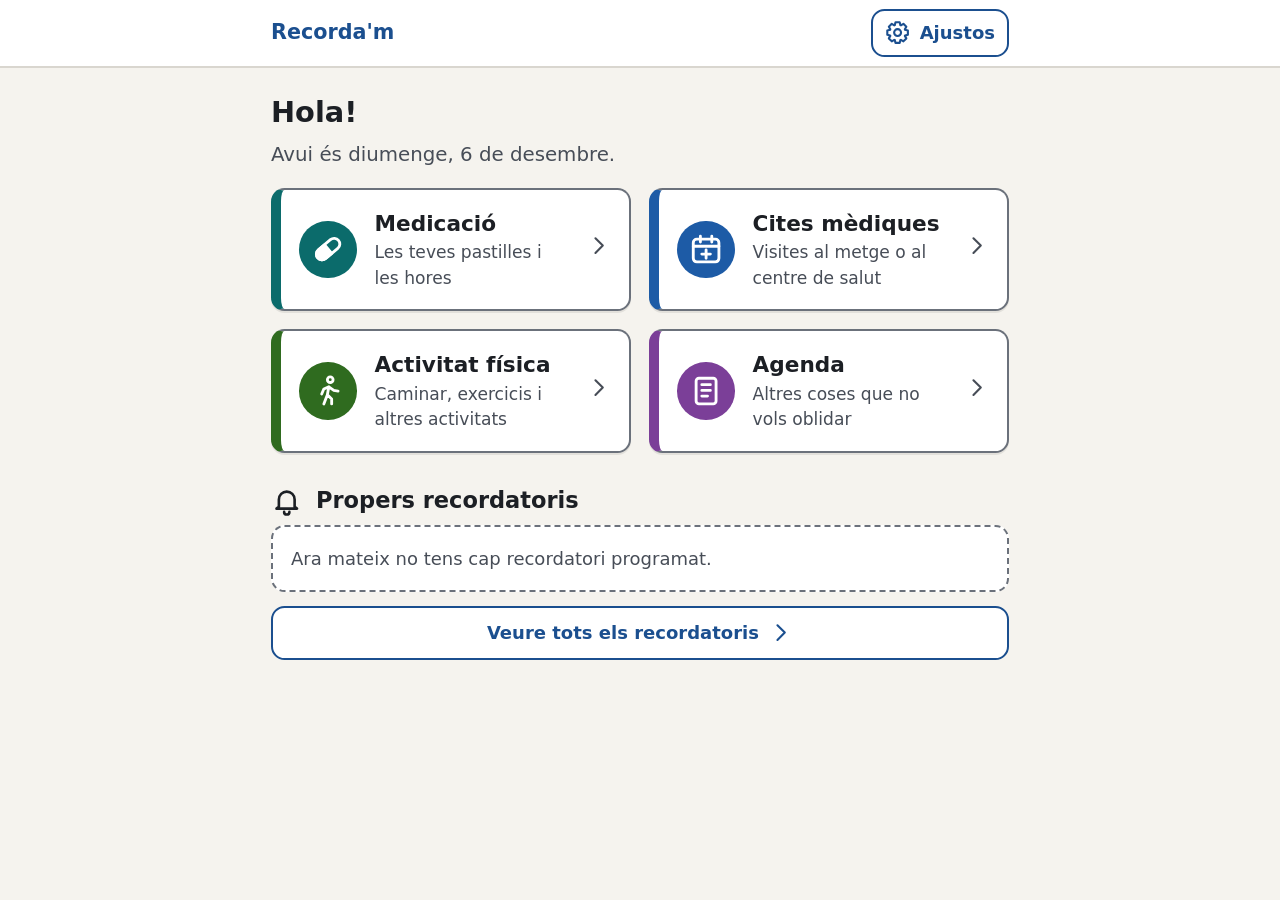
==== index.html @ 67889017 "Add files via upload Primera versión V1" ====
<!DOCTYPE html>
<html lang="ca">
<head>
  <meta charset="utf-8">
  <!-- No es bloqueja el zoom: la persona pot ampliar la pantalla amb els dits (WCAG 1.4.4). -->
  <meta name="viewport" content="width=device-width, initial-scale=1, viewport-fit=cover">
  <meta name="theme-color" content="#1B4F8F">
  <link rel="manifest" href="manifest.webmanifest">
  <link rel="apple-touch-icon" href="icones/apple-touch-icon.png">
  <meta name="mobile-web-app-capable" content="yes">
  <meta name="apple-mobile-web-app-capable" content="yes">
  <meta name="apple-mobile-web-app-title" content="Recorda'm">
  <meta name="apple-mobile-web-app-status-bar-style" content="default">
  <title>Recorda'm</title>
  <link rel="icon" type="image/png" sizes="32x32" href="icones/favicon-32.png">
  <link rel="stylesheet" href="css/estils.css">
</head>
<body>
  <header class="capcalera">
    <div class="capcalera-dins">
      <a id="btn-inici" class="boto boto-capcalera" href="#inici">
        <span class="icona" data-icona="enrere" aria-hidden="true"></span>
        <span data-t="inici">Inici</span>
      </a>
      <span id="marca" class="marca">Recorda'm</span>
      <button id="btn-ajustos" class="boto boto-capcalera" type="button" aria-haspopup="dialog">
        <span class="icona" data-icona="ajustos" aria-hidden="true"></span>
        <span data-t="ajustos">Ajustos</span>
      </button>
    </div>
  </header>

  <div id="avis-emmagatzematge" class="avis-sistema" hidden></div>

  <main id="contingut" class="contenidor" tabindex="-1">
    <noscript>
      <p>Recorda'm necessita JavaScript per funcionar. / Recorda'm necesita JavaScript para funcionar.</p>
    </noscript>
  </main>

  <!-- Zona que llegeixen els lectors de pantalla quan hi ha un missatge nou. -->
  <div id="anunci" class="visualment-amagat" aria-live="polite" aria-atomic="true"></div>

  <!-- Finestra: confirmar abans d'esborrar -->
  <dialog id="dlg-confirmar" class="finestra" aria-labelledby="confirmar-titol" aria-describedby="confirmar-text">
    <h2 id="confirmar-titol"></h2>
    <p id="confirmar-text"></p>
    <div class="botons-finestra">
      <button type="button" class="boto boto-perill" id="confirmar-si"></button>
      <button type="button" class="boto boto-secundari" id="confirmar-no"></button>
    </div>
  </dialog>

  <!-- Finestra: ajustos -->
  <dialog id="dlg-ajustos" class="finestra" aria-labelledby="ajustos-titol">
    <div id="ajustos-contingut"></div>
  </dialog>

  <!-- Finestra: avís (recordatori) -->
  <dialog id="dlg-avis" class="finestra finestra-avis" role="alertdialog" aria-labelledby="avis-titol" aria-describedby="avis-cos">
    <div id="avis-contingut"></div>
  </dialog>

  <script src="js/textos.js"></script>
  <script src="js/dades.js"></script>
  <script src="js/recordatoris.js"></script>
  <script src="js/app.js"></script>
  <script src="js/pwa.js"></script>
</body>
</html>
---- css/estils.css ----
/* estils.css — Aspecte de Recorda'm
   Totes les mides van en «rem»: quan la persona tria una lletra més gran, tot creix junt.
   Normal = 18 px, Gran = 22 px, Molt gran = 26 px (si el navegador té la mida per defecte de 16 px). */

:root {
  --fons: #F5F3EE;
  --superficie: #FFFFFF;
  --text: #1C1F24;            /* sobre blanc: 16,5:1 */
  --text-suau: #474D57;       /* sobre blanc: 8,5:1 */
  --vora: #6B717B;            /* vores de camps i targetes: 4,9:1 */
  --primari: #1B4F8F;         /* botons principals, text blanc a sobre: 8,2:1 */
  --primari-fosc: #133A6A;
  --primari-suau: #E6EEF8;
  --perill: #A3231A;          /* esborrar, text blanc a sobre: 7,5:1 */
  --perill-suau: #FBECEA;
  --exit: #1E6B34;            /* confirmacions: 5,8:1 sobre el seu fons verd clar */
  --exit-suau: #E7F4EA;
  --error: #A3231A;
  --focus: #0B57D0;

  /* Un color per a cada funció. Sempre van acompanyats d'icona i text. */
  --c-med: #0B6B6B;
  --c-cites: #1D5BA6;
  --c-act: #2F6B1F;
  --c-agenda: #7B3F98;

  --radi: 0.75rem;
  --espai: 1rem;
}

html { font-size: 112.5%; -webkit-text-size-adjust: 100%; text-size-adjust: 100%;
  scroll-padding-top: 6rem; /* la capçalera fixa no tapa l'element que té el focus (WCAG 2.4.11) */ }
html[data-mida="gran"] { font-size: 137.5%; }
html[data-mida="molt-gran"] { font-size: 162.5%; }

*, *::before, *::after { box-sizing: border-box; }
[hidden] { display: none !important; }

body {
  margin: 0;
  background: var(--fons);
  color: var(--text);
  font-family: system-ui, -apple-system, "Segoe UI", Roboto, "Helvetica Neue", Arial, sans-serif;
  line-height: 1.5;
  overflow-wrap: break-word;
}

h1, h2, h3 { line-height: 1.25; margin: 0 0 0.5rem; }
/* Els títols no superen una part de l'amplada de la pantalla: així una paraula llarga
   («recordatoris») cap en un mòbil petit encara que la lletra sigui molt gran. */
h1 { font-size: min(1.6rem, 9vw); }
h2 { font-size: min(1.25rem, 7.5vw); margin-top: 1.75rem; }
h1, h2, h3, .boto-cat .nom, .boto { overflow-wrap: anywhere; }
h3 { font-size: 1.1rem; }
p { margin: 0 0 0.75rem; }

.visualment-amagat {
  position: absolute !important; width: 1px; height: 1px; padding: 0; margin: -1px;
  overflow: hidden; clip: rect(0 0 0 0); white-space: nowrap; border: 0;
}

/* Focus ben visible quan s'utilitza el teclat */
:focus-visible { outline: 3px solid var(--focus); outline-offset: 3px; border-radius: 4px; }
main:focus, h1:focus { outline: none; }

/* ---------- Capçalera ---------- */
.capcalera {
  position: sticky; top: 0; z-index: 10;
  background: var(--superficie);
  border-bottom: 2px solid #D9D6CF;
  padding-top: env(safe-area-inset-top);
}
.capcalera-dins {
  max-width: 44rem; margin: 0 auto;
  display: flex; flex-wrap: wrap; align-items: center; justify-content: space-between;
  gap: 0.5rem; padding: 0.5rem var(--espai);
}
.marca { font-weight: 800; font-size: min(1.15rem, 6vw, 22px); color: var(--primari); }
/* La capçalera es manté compacta amb qualsevol mida de lletra, perquè no tapi la pantalla en mòbils petits. */
.capcalera .boto-capcalera { font-size: min(1rem, 5vw, 20px); min-height: 48px; padding: 6px 12px; background: var(--superficie); color: var(--primari); border: 2px solid var(--primari); }
.boto-capcalera:hover { background: var(--primari-suau); }

.contenidor {
  max-width: 44rem; margin: 0 auto;
  padding: var(--espai) var(--espai) 4rem;
  padding-left: max(var(--espai), env(safe-area-inset-left));
  padding-right: max(var(--espai), env(safe-area-inset-right));
}

.avis-sistema { background: #FFF4D6; border-bottom: 2px solid #8A6100; padding: 0.75rem var(--espai); text-align: center; font-weight: 600; }

/* ---------- Icones ---------- */
.icona { display: inline-flex; width: 1.4em; height: 1.4em; flex: none; }
.icona svg { width: 100%; height: 100%; }

/* ---------- Botons ---------- */
.boto {
  display: inline-flex; flex-wrap: wrap; align-items: center; justify-content: center; gap: 0.25rem 0.5rem;
  min-height: 3rem; min-width: 3rem;
  padding: 0.6rem 1.1rem;
  border-radius: var(--radi);
  border: 2px solid transparent;
  font: inherit; font-weight: 700; line-height: 1.2; text-align: center;
  text-decoration: none; cursor: pointer;
  touch-action: manipulation; /* evita el zoom accidental amb doble toc */
  position: relative;
}
.boto-principal { background: var(--primari); color: #fff; }
.boto-principal:hover { background: var(--primari-fosc); }
.boto-secundari { background: var(--superficie); color: var(--primari); border-color: var(--primari); }
.boto-secundari:hover { background: var(--primari-suau); }
.boto-perill { background: var(--perill); color: #fff; }
.boto-perill-suau { background: var(--superficie); color: var(--perill); border-color: var(--perill); }
.boto-perill-suau:hover { background: var(--perill-suau); }
.boto-ample { width: 100%; }
.boto:active { transform: translateY(1px); }

.fila-botons { display: flex; flex-wrap: wrap; gap: 0.75rem; margin-top: 0.75rem; }
.fila-botons .boto { flex: 1 1 8rem; }

/* ---------- Inici ---------- */
.salutacio { margin-bottom: 1rem; }
.salutacio p { font-size: 1.1rem; color: var(--text-suau); }

.graella-cat { list-style: none; margin: 0; padding: 0; display: grid; gap: 1rem; grid-template-columns: repeat(auto-fit, minmax(min(17rem, 100%), 1fr)); }
.boto-cat {
  display: flex; flex-wrap: wrap; align-items: center; gap: 1rem;
  min-height: 5.5rem; padding: 1rem;
  background: var(--superficie); color: var(--text); text-decoration: none;
  border: 2px solid var(--vora); border-left: 0.6rem solid var(--color-cat);
  border-radius: var(--radi);
  box-shadow: 0 2px 0 rgba(0,0,0,0.08);
  touch-action: manipulation;
}
.boto-cat:hover { background: #FBFAF7; }
.boto-cat .cercle { display: inline-flex; align-items: center; justify-content: center; width: 3.2rem; height: 3.2rem; border-radius: 50%; background: var(--color-cat); color: #fff; flex: none; }
.boto-cat .cercle .icona { width: 1.9rem; height: 1.9rem; }
.boto-cat > span:nth-child(2) { flex: 1 1 6rem; min-width: 0; }
.boto-cat .nom { display: block; font-size: min(1.2rem, 7.5vw); font-weight: 800; }
html[data-mida="molt-gran"] .boto-cat .fletxa { display: none; }
.boto-cat .desc { display: block; color: var(--text-suau); font-size: 0.95rem; }
.boto-cat .fletxa { margin-left: auto; color: var(--text-suau); }

.cat-med { --color-cat: var(--c-med); }
.cat-cites { --color-cat: var(--c-cites); }
.cat-act { --color-cat: var(--c-act); }
.cat-agenda { --color-cat: var(--c-agenda); }

/* ---------- Seccions ---------- */
.titol-seccio { display: flex; align-items: center; gap: 0.75rem; }
.titol-seccio .cercle { display: inline-flex; align-items: center; justify-content: center; width: 2.6rem; height: 2.6rem; border-radius: 50%; background: var(--color-cat); color: #fff; flex: none; }
.titol-seccio .cercle .icona { width: 1.6rem; height: 1.6rem; }
.ajuda { color: var(--text-suau); }
.buit { padding: 1rem; background: var(--superficie); border: 2px dashed var(--vora); border-radius: var(--radi); color: var(--text-suau); }

.llista { list-style: none; margin: 0; padding: 0; display: grid; gap: 1rem; }
.targeta {
  background: var(--superficie);
  border: 2px solid #C9C5BC; border-left: 0.5rem solid var(--color-cat);
  border-radius: var(--radi);
  padding: 1rem;
}
.targeta h3 { margin-bottom: 0.25rem; }
.targeta .linia { margin: 0.15rem 0; }
.targeta .linia-avis { display: flex; align-items: center; gap: 0.4rem; color: var(--text-suau); font-weight: 600; }
.passat { opacity: 0.85; }

.etiqueta-cat {
  display: inline-flex; align-items: center; gap: 0.35rem;
  font-size: 0.9rem; font-weight: 700; color: var(--color-cat);
  margin-bottom: 0.25rem;
}
.etiqueta-cat .icona { width: 1.2em; height: 1.2em; }

.dia-grup { margin-top: 1.5rem; }

/* Estat de les preses */
.estat { display: inline-flex; align-items: center; gap: 0.35rem; font-weight: 800; padding: 0.15rem 0.6rem; border-radius: 999px; border: 2px solid; }
.estat-feta { color: var(--exit); background: var(--exit-suau); border-color: var(--exit); }
.estat-pendent { color: var(--text-suau); background: #F1EFEA; border-color: var(--vora); }
.presa { display: flex; flex-wrap: wrap; align-items: center; justify-content: space-between; gap: 0.75rem; }
.presa .dades-presa { flex: 1 1 12rem; }

/* ---------- Missatges ---------- */
.missatge {
  display: flex; align-items: flex-start; gap: 0.75rem;
  padding: 1rem; margin-bottom: 1rem;
  border-radius: var(--radi); border: 2px solid;
  font-weight: 600;
}
.missatge .icona { width: 1.6rem; height: 1.6rem; margin-top: 0.1rem; }
.missatge-ok { background: var(--exit-suau); border-color: var(--exit); color: #12401F; }
.missatge-error { background: var(--perill-suau); border-color: var(--error); color: #6E1712; }
.missatge .text { flex: 1; }
.missatge .boto { min-height: 2.75rem; padding: 0.3rem 0.8rem; }

/* ---------- Formularis ---------- */
form { margin-top: 1rem; }
.camp { margin-bottom: 1.4rem; }
.camp > label, .camp > .etiqueta, fieldset > legend { display: block; font-weight: 700; margin-bottom: 0.35rem; }
.marca-oblig { font-weight: 400; color: var(--text-suau); }
.camp .ajuda { font-size: 0.95rem; margin: -0.2rem 0 0.4rem; }
input[type="text"], input[type="date"], input[type="time"], textarea, select {
  display: block; width: 100%; max-width: 100%;
  min-height: 3rem;
  padding: 0.5rem 0.75rem;
  font: inherit; color: var(--text);
  background: #fff;
  border: 2px solid var(--vora); border-radius: 0.5rem;
  -webkit-appearance: none; appearance: none;
}
input[type="date"], input[type="time"] { min-width: 0; }
input::-webkit-date-and-time-value { text-align: left; }
textarea { min-height: 6rem; resize: vertical; }
[aria-invalid="true"] { border-color: var(--error) !important; border-width: 3px !important; }
.error-camp { display: flex; gap: 0.4rem; align-items: flex-start; color: var(--error); font-weight: 700; margin: 0.35rem 0 0; }
.error-camp .icona { width: 1.3em; height: 1.3em; margin-top: 0.1em; }

fieldset { border: 0; padding: 0; margin: 0 0 1.4rem; min-width: 0; }
.opcions { display: grid; gap: 0.6rem; grid-template-columns: repeat(auto-fit, minmax(min(11rem, 100%), 1fr)); }
.opcio {
  font-size: min(1rem, 6.5vw);
  display: flex; align-items: center; gap: 0.75rem;
  min-height: 3rem; padding: 0.6rem 0.9rem;
  background: #fff; border: 2px solid var(--vora); border-radius: 0.6rem;
  cursor: pointer; font-weight: 600;
  touch-action: manipulation;
}
.opcio span { min-width: 0; overflow-wrap: anywhere; }
.opcio input { width: 1.5rem; height: 1.5rem; margin: 0; flex: none; accent-color: var(--primari); }
.opcio:has(input:checked) { border-color: var(--primari); background: var(--primari-suau); box-shadow: inset 0 0 0 1px var(--primari); }
.opcio:has(input:focus-visible) { outline: 3px solid var(--focus); outline-offset: 2px; }

.data-rapida { display: flex; flex-wrap: wrap; gap: 0.5rem; align-items: stretch; }
.data-rapida input { flex: 1 1 10rem; width: auto; }
.data-rapida .boto { flex: 0 0 auto; min-height: 3rem; padding: 0.4rem 0.9rem; }

.fila-hora { display: flex; gap: 0.5rem; align-items: stretch; margin-bottom: 0.6rem; }
.fila-hora input { flex: 1 1 auto; width: auto; }

.amagat { display: none !important; }

.botons-form { display: flex; flex-wrap: wrap; gap: 0.75rem; margin-top: 1.5rem; }
.botons-form .boto { flex: 1 1 10rem; min-height: 3.4rem; }

/* ---------- Finestres (diàlegs) ---------- */
.finestra {
  width: min(32rem, calc(100vw - 2rem));
  max-height: calc(100dvh - 2rem);
  padding: 1.25rem;
  border: 3px solid var(--text); border-radius: 1rem;
  background: var(--superficie); color: var(--text);
  overflow-y: auto;
}
.finestra::backdrop { background: rgba(20, 22, 26, 0.6); }
.finestra h2 { margin-top: 0; }
.botons-finestra { display: flex; flex-wrap: wrap; gap: 0.75rem; margin-top: 1rem; }
.botons-finestra .boto { flex: 1 1 9rem; }

.finestra-avis { border-color: var(--color-cat, var(--primari)); border-width: 4px; }
.avis-cap { display: flex; align-items: center; gap: 0.6rem; font-size: 1.1rem; font-weight: 800; color: var(--primari); margin-bottom: 0.75rem; }
.avis-cap .icona { width: 1.8rem; height: 1.8rem; }
.avis-titol { font-size: 1.5rem; margin: 0.25rem 0 0.5rem; }
.avis-peu { font-size: 0.85rem; color: var(--text-suau); margin-top: 1rem; }

.grup-ajust { margin-bottom: 1.25rem; }
.mostra-mida { font-weight: 800; }

/* Mòbils molt estrets (360 px o menys): menys marge perquè el text gran hi càpiga */
@media (max-width: 360px) {
  :root { --espai: 0.75rem; }
  .targeta, .boto-cat { padding: 0.75rem; }
  .boto { padding-left: 0.6rem; padding-right: 0.6rem; }
  .finestra { width: calc(100vw - 1rem); padding: 0.9rem; }
  .opcio { padding: 0.5rem 0.6rem; gap: 0.5rem; }
}

/* Pantalles amples (tauletes): una mica més d'aire */
@media (min-width: 48rem) {
  :root { --espai: 1.5rem; }
}

/* Redueix les animacions si la persona ho ha demanat al sistema */
@media (prefers-reduced-motion: reduce) {
  * { transition: none !important; animation: none !important; }
}
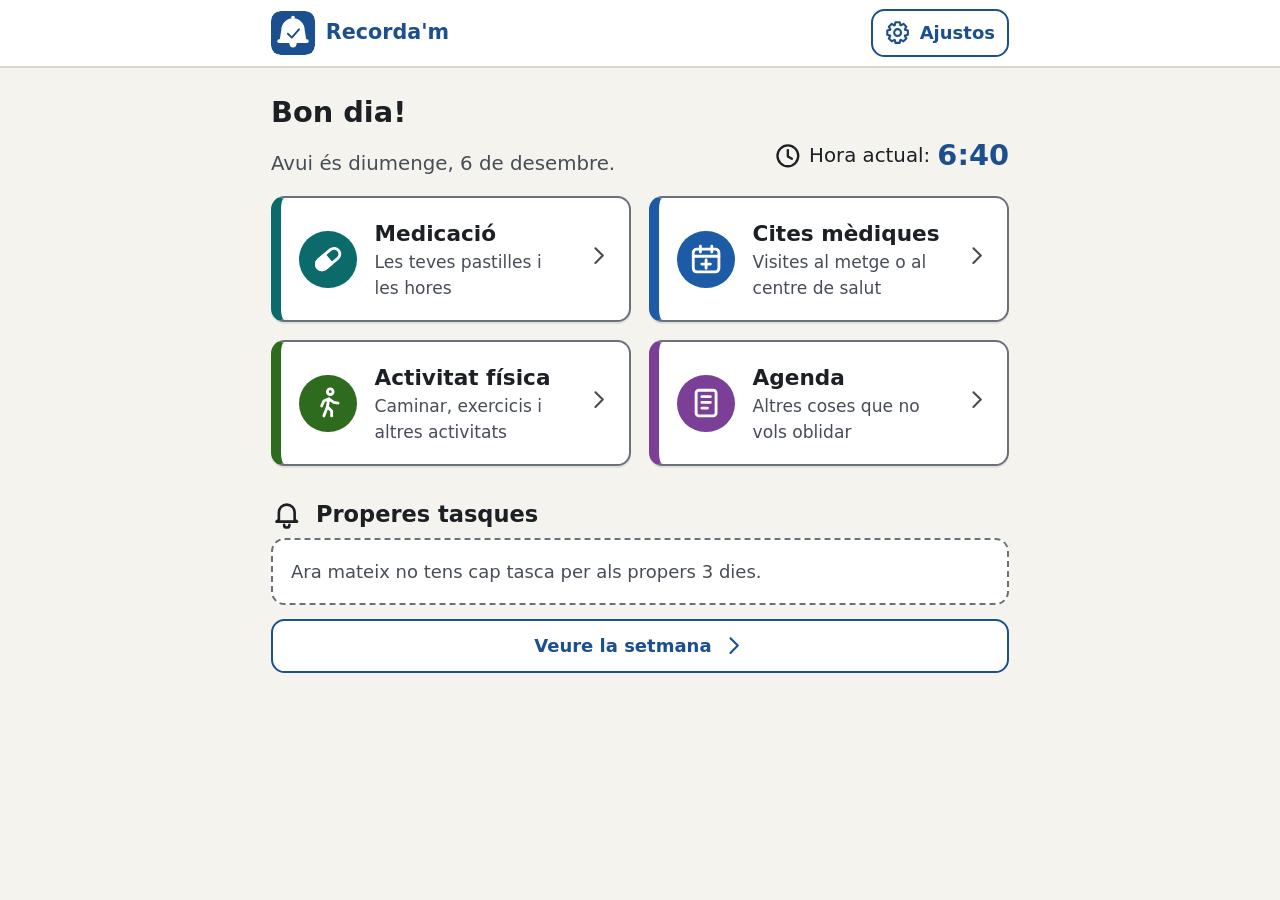
==== commit 85394e03: "Add files via upload version 7" ====
--- a/index.html
+++ b/index.html
@@ -12,6 +12,7 @@
   <meta name="apple-mobile-web-app-title" content="Recorda'm">
   <meta name="apple-mobile-web-app-status-bar-style" content="default">
   <title>Recorda'm</title>
+  <link rel="icon" type="image/svg+xml" href="icones/logo.svg">
   <link rel="icon" type="image/png" sizes="32x32" href="icones/favicon-32.png">
   <link rel="stylesheet" href="css/estils.css">
 </head>
@@ -22,7 +23,10 @@
         <span class="icona" data-icona="enrere" aria-hidden="true"></span>
         <span data-t="inici">Inici</span>
       </a>
-      <span id="marca" class="marca">Recorda'm</span>
+      <span id="marca" class="marca">
+        <img class="logo-icona" src="icones/logo.svg" alt="" width="40" height="40">
+        <span class="logo-text">Recorda'm</span>
+      </span>
       <button id="btn-ajustos" class="boto boto-capcalera" type="button" aria-haspopup="dialog">
         <span class="icona" data-icona="ajustos" aria-hidden="true"></span>
         <span data-t="ajustos">Ajustos</span>
@@ -51,6 +55,27 @@
     </div>
   </dialog>
 
+  <!-- Finestra: confirmar que una tasca està feta -->
+  <dialog id="dlg-fet" class="finestra" aria-labelledby="fet-titol" aria-describedby="fet-text">
+    <h2 id="fet-titol"></h2>
+    <p id="fet-text"></p>
+    <div class="botons-finestra">
+      <button type="button" class="boto boto-principal" id="fet-si"></button>
+      <button type="button" class="boto boto-secundari" id="fet-no"></button>
+    </div>
+  </dialog>
+
+  <!-- Finestra: treure un recordatori (no esborra res, només l'avís) -->
+  <dialog id="dlg-treure" class="finestra" aria-labelledby="treure-titol" aria-describedby="treure-text">
+    <h2 id="treure-titol"></h2>
+    <p id="treure-text"></p>
+    <div class="botons-finestra">
+      <button type="button" class="boto boto-principal" id="treure-una"></button>
+      <button type="button" class="boto boto-secundari" id="treure-totes"></button>
+      <button type="button" class="boto boto-secundari" id="treure-no"></button>
+    </div>
+  </dialog>
+
   <!-- Finestra: ajustos -->
   <dialog id="dlg-ajustos" class="finestra" aria-labelledby="ajustos-titol">
     <div id="ajustos-contingut"></div>
--- a/css/estils.css
+++ b/css/estils.css
@@ -75,7 +75,8 @@
   display: flex; flex-wrap: wrap; align-items: center; justify-content: space-between;
   gap: 0.5rem; padding: 0.5rem var(--espai);
 }
-.marca { font-weight: 800; font-size: min(1.15rem, 6vw, 22px); color: var(--primari); }
+.marca { display: inline-flex; align-items: center; gap: 0.6rem; font-weight: 800; font-size: min(1.15rem, 6vw, 22px); color: var(--primari); }
+.logo-icona { width: min(2.5rem, 11vw); height: min(2.5rem, 11vw); max-width: 44px; max-height: 44px; flex: none; border-radius: 22%; }
 /* La capçalera es manté compacta amb qualsevol mida de lletra, perquè no tapi la pantalla en mòbils petits. */
 .capcalera .boto-capcalera { font-size: min(1rem, 5vw, 20px); min-height: 48px; padding: 6px 12px; background: var(--superficie); color: var(--primari); border: 2px solid var(--primari); }
 .boto-capcalera:hover { background: var(--primari-suau); }
@@ -121,11 +122,31 @@
 /* ---------- Inici ---------- */
 .salutacio { margin-bottom: 1rem; }
 .salutacio p { font-size: 1.1rem; color: var(--text-suau); }
-
-.graella-cat { list-style: none; margin: 0; padding: 0; display: grid; gap: 1rem; grid-template-columns: repeat(auto-fit, minmax(min(17rem, 100%), 1fr)); }
+/* Data a l'esquerra i hora a la dreta, a la mateixa línia (si no hi caben, l'hora baixa i queda a la dreta) */
+.salutacio-fila { display: flex; flex-wrap: wrap; align-items: baseline; justify-content: space-between; gap: 0.1rem 1rem; }
+.salutacio-fila p { margin: 0; }
+.salutacio .hora-actual { display: flex; flex-wrap: wrap; align-items: center; gap: 0 0.4rem; color: var(--text); margin-left: auto; }
+.salutacio { container-type: inline-size; }
+/* Al mòbil (poc espai): s'amaga el text «Hora actual:» (queda el rellotge i l'hora, i els lectors de pantalla el segueixen llegint)
+   perquè la data i l'hora càpiguen a la mateixa línia. */
+@container (max-width: 31rem) {
+  .salutacio .data-avui { font-size: 1.05rem; }
+  .salutacio .data-pref { position: absolute; width: 1px; height: 1px; overflow: hidden; clip: rect(0 0 0 0); white-space: nowrap; }
+  .salutacio .data-avui::first-letter { text-transform: uppercase; }
+  .salutacio-fila { gap: 0.1rem 0.6rem; }
+  .salutacio .hora-actual > span:not(.icona) { position: absolute; width: 1px; height: 1px; overflow: hidden; clip: rect(0 0 0 0); white-space: nowrap; }
+  .salutacio .hora-actual strong { font-size: 1.5rem; }
+}
+.salutacio .hora-actual strong { font-size: 1.6rem; line-height: 1.1; font-variant-numeric: tabular-nums; color: var(--primari); }
+
+.graella-cat { list-style: none; margin: 0; padding: 0; display: grid; gap: 1rem; grid-template-columns: repeat(auto-fit, minmax(min(17rem, 100%), 1fr)); grid-auto-rows: 1fr; }
+/* Cada botó omple tota la seva cel·la: així tots fan la mateixa alçada, tant en català com en castellà
+   (abans, un text més curt feia el botó més baix). */
+.graella-cat > li { display: flex; }
+.graella-cat > li > .boto-cat { flex: 1 1 auto; width: 100%; }
 .boto-cat {
   display: flex; flex-wrap: wrap; align-items: center; gap: 1rem;
-  min-height: 5.5rem; padding: 1rem;
+  min-height: 7rem; padding: 1rem;
   background: var(--superficie); color: var(--text); text-decoration: none;
   border: 2px solid var(--vora); border-left: 0.6rem solid var(--color-cat);
   border-radius: var(--radi);
@@ -284,3 +305,73 @@
 @media (prefers-reduced-motion: reduce) {
   * { transition: none !important; animation: none !important; }
 }
+
+/* ---------- Treure un recordatori (la «x» de la targeta) ---------- */
+.targeta-cap { display: flex; flex-wrap: wrap; align-items: flex-start; justify-content: space-between; gap: 0.5rem; }
+.targeta-cap .etiqueta-cat { margin-bottom: 0; align-self: center; }
+.boto-treure {
+  min-height: 3rem; min-width: 3rem; padding: 0.3rem 0.8rem;
+  background: var(--superficie); color: var(--text-suau); border-color: var(--vora);
+  font-size: 0.95rem; margin-left: auto;
+}
+.boto-treure:hover { background: var(--perill-suau); color: var(--perill); border-color: var(--perill); }
+.boto-treure .icona { width: 1.2em; height: 1.2em; }
+
+/* ---------- Tasques fetes i tasques que han passat d'hora ---------- */
+
+.alerta-vencuda {
+  display: flex; align-items: flex-start; gap: 0.6rem;
+  margin: 0.5rem 0 0.6rem; padding: 0.7rem 0.9rem;
+  background: var(--perill); color: #fff;
+  border-radius: 0.5rem; font-weight: 800; line-height: 1.3;
+}
+.alerta-vencuda .icona { width: 1.6rem; height: 1.6rem; margin-top: 0.05rem; }
+
+/* Pampallugueig suau (menys d'un cop per segon) només si la persona no ha demanat menys moviment.
+   El missatge es veu igual de bé, parpellegi o no. */
+@keyframes pampallugues { 0%, 100% { background: var(--perill); } 50% { background: #5E100B; } }
+@keyframes ressalt { 0%, 100% { box-shadow: 0 0 0 0 rgba(163, 35, 26, 0.55); } 50% { box-shadow: 0 0 0 0.45rem rgba(163, 35, 26, 0); } }
+@media (prefers-reduced-motion: no-preference) {
+  .alerta-vencuda { animation: pampallugues 1.6s ease-in-out infinite; }
+}
+
+/* ---------- Tasques compactes (Properes tasques) ---------- */
+/* La llista és el «contenidor»: la distribució depèn de l'amplada real de la targeta
+   (i de la mida de la lletra), no només de la pantalla. */
+.llista-tasques { gap: 0.5rem; container-type: inline-size; }
+
+/* Distribució per defecte (mòbil): hora | text, i a sota una fila amb els botons repartits */
+.tasca {
+  display: grid; grid-template-columns: 3.9rem 1fr; gap: 0.4rem 0.7rem; align-items: baseline;
+  padding: 0.5rem 0.8rem;
+}
+/* L'hora té una columna d'amplada fixa: els títols de totes les targetes queden alineats */
+.tasca-hora { font-size: 1.25rem; font-weight: 800; line-height: 1.25; font-variant-numeric: tabular-nums; }
+.tasca-cos { min-width: 0; display: flex; flex-direction: column; gap: 0.15rem; }
+.tasca-titol { font-size: 1.1rem; margin: 0; line-height: 1.25; }
+.tasca-meta { display: flex; flex-wrap: wrap; align-items: center; gap: 0.2rem 0.7rem; margin: 0; font-size: 0.9rem; color: var(--text-suau); }
+.tasca-meta .etiqueta-cat { margin: 0; font-size: 0.9rem; }
+.tasca-dia { font-weight: 700; }
+.tasca-meta .estat { padding: 0 0.5rem; font-size: 0.9rem; }
+.tasca-detall { margin: 0; font-size: 0.9rem; color: var(--text-suau); }
+
+.tasca-botons { grid-column: 1 / -1; display: flex; flex-wrap: wrap; gap: 0.6rem; align-self: stretch; }
+.boto-compacte { min-height: 2.75rem; padding: 0.2rem 0.9rem; font-size: 0.95rem; white-space: nowrap; flex: 1 1 7rem; flex-wrap: nowrap; }
+.boto-compacte .icona { width: 1.15em; height: 1.15em; }
+.tasca-botons .boto-treure { margin-left: 0; }
+
+/* Targeta ampla (tauleta o ordinador): hora | text | botons a la dreta, centrats en vertical */
+@container (min-width: 34rem) {
+  .tasca { grid-template-columns: 3.9rem 1fr auto; gap: 0 1rem; align-items: baseline; padding: 0.7rem 1rem; }
+  .tasca-botons { grid-column: 3; flex-wrap: nowrap; align-self: center; justify-content: flex-end; }
+  /* Mateixa amplada a tots els botons: així «Fet» i «Treure» queden en columna a totes les targetes */
+  .boto-compacte { flex: 0 0 7.5rem; padding-left: 0.4rem; padding-right: 0.4rem; }
+  /* Llista de 7 dies: tres botons → dos a dalt i el tercer a sota, perquè el text tingui lloc */
+  .tasca-complet .tasca-botons { flex-wrap: wrap; width: 16.2rem; }
+}
+
+.tasca-feta { background: var(--exit-suau); border-color: var(--exit); border-left-color: var(--color-cat); }
+.tasca-vencuda { border-color: var(--perill); border-width: 2px; border-left-width: 0.5rem; border-left-color: var(--perill); background: var(--perill-suau); }
+/* Avís vermell: una franja petita dins la línia de la categoria; només surt quan ja ha passat l'hora */
+.tasca .alerta-vencuda { margin: 0; padding: 0.1rem 0.6rem; font-size: 0.9rem; font-weight: 800; align-items: center; gap: 0.4rem; width: fit-content; max-width: 100%; }
+.tasca .alerta-vencuda .icona { width: 1.1rem; height: 1.1rem; margin-top: 0; }
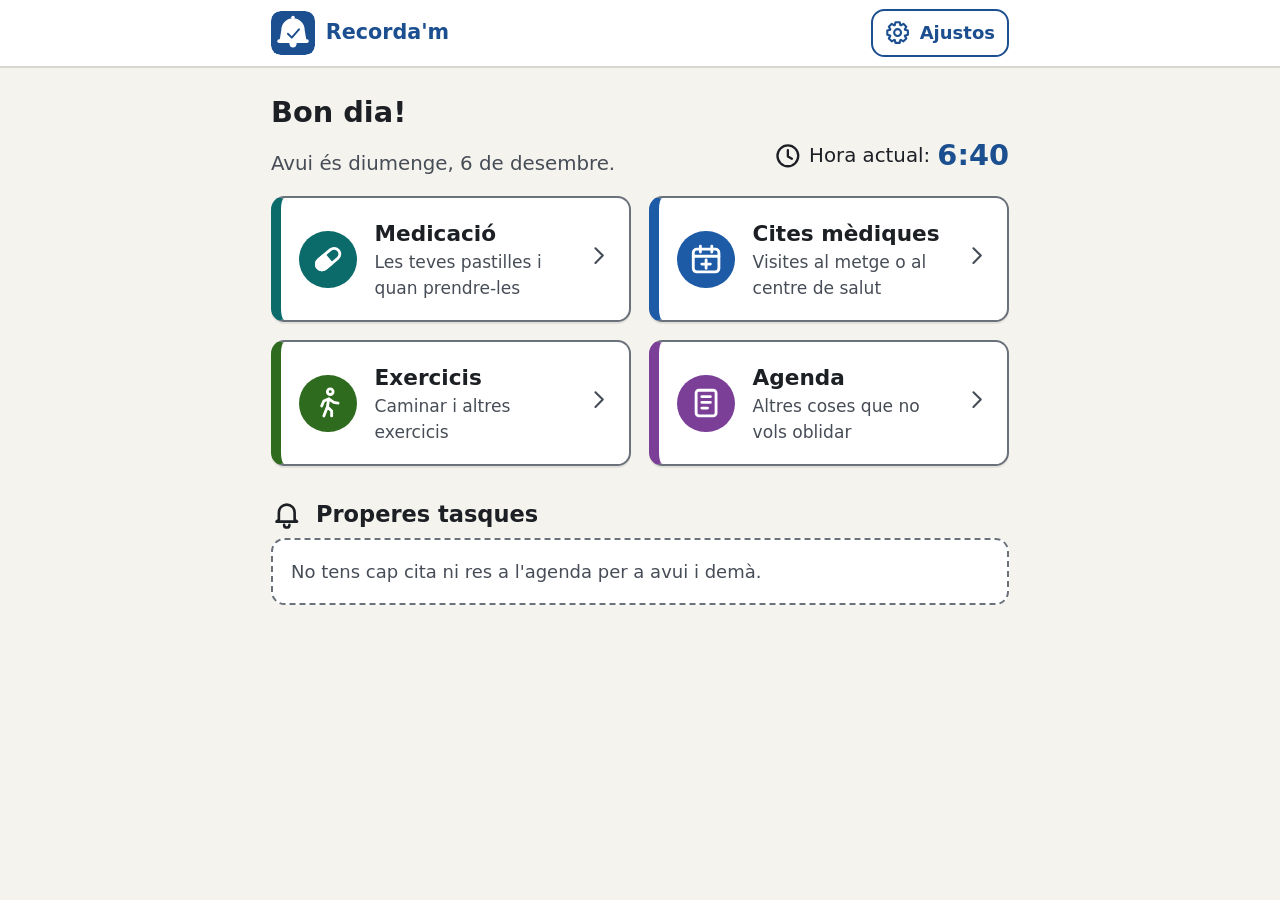
==== commit 0c93871e: "Add files via upload Versió actualitzada (Dilluns 16 de novembre, 2026) amb les dades recollides de " ====
--- a/index.html
+++ b/index.html
@@ -15,6 +15,7 @@
   <link rel="icon" type="image/svg+xml" href="icones/logo.svg">
   <link rel="icon" type="image/png" sizes="32x32" href="icones/favicon-32.png">
   <link rel="stylesheet" href="css/estils.css">
+  <script src="js/tema.js"></script>
 </head>
 <body>
   <header class="capcalera">
@@ -71,7 +72,6 @@
     <p id="treure-text"></p>
     <div class="botons-finestra">
       <button type="button" class="boto boto-principal" id="treure-una"></button>
-      <button type="button" class="boto boto-secundari" id="treure-totes"></button>
       <button type="button" class="boto boto-secundari" id="treure-no"></button>
     </div>
   </dialog>
--- a/css/estils.css
+++ b/css/estils.css
@@ -24,12 +24,77 @@
   --c-act: #2F6B1F;
   --c-agenda: #7B3F98;
 
+  /* Colors auxiliars (també canvien amb el mode fosc) */
+  --camp: #FFFFFF;             /* fons dels camps de formulari i de les opcions */
+  --vora-suau: #D9D6CF;        /* línies separadores (capçalera) */
+  --vora-targeta: #C9C5BC;     /* vora de les targetes */
+  --sobre-primari: #FFFFFF;    /* text sobre el color primari */
+  --sobre-perill: #FFFFFF;     /* text sobre el color de perill */
+  --sobre-cat: #FFFFFF;        /* icona sobre el cercle de color de cada funció */
+  --hover-cat: #FBFAF7;
+  --pendent-fons: #F1EFEA;
+  --text-ok: #12401F;
+  --text-error: #6E1712;
+  --avis-fons: #FFF4D6;
+  --avis-vora: #8A6100;
+  --alerta-fons: #A3231A;      /* franja vermella «Ha passat l'hora!» */
+  --alerta-fons-2: #5E100B;
+  --alerta-text: #FFFFFF;
+  --desar: #1E6B34;            /* botó Desar (verd), text blanc a sobre: 6,2:1 */
+  --sobre-desar: #FFFFFF;
+  --cancela: #A3231A;          /* botó Cancel·lar (vermell), text blanc a sobre: 7,5:1 */
+  --sobre-cancela: #FFFFFF;
+  color-scheme: light;
+
   --radi: 0.75rem;
   --espai: 1rem;
 }
 
+/* ---------- Mode fosc (es tria a Ajustos). Tots els parells de colors compleixen un contrast mínim de 4,5:1 ---------- */
+html[data-tema="fosc"] {
+  --fons: #12151A;
+  --superficie: #1C2027;
+  --camp: #14171C;
+  --text: #ECEFF4;            /* sobre superfície: 14,2:1 */
+  --text-suau: #B8C0CC;       /* 8,9:1 */
+  --vora: #8791A0;            /* 5,1:1 */
+  --vora-suau: #343A45;
+  --vora-targeta: #4A5160;
+  --primari: #8DB8F2;
+  --primari-fosc: #B2D1F7;
+  --primari-suau: #1F2F47;
+  --sobre-primari: #0B1D36;
+  --perill: #FF9A91;
+  --perill-suau: #3A1C1B;
+  --sobre-perill: #2A0806;
+  --exit: #86DB9F;
+  --exit-suau: #1B3324;
+  --error: #FF9A91;
+  --focus: #FFD166;
+  --c-med: #4FD8CF;
+  --c-cites: #86B6FF;
+  --c-act: #93DE78;
+  --c-agenda: #DDA8F5;
+  --sobre-cat: #0F1318;
+  --hover-cat: #232832;
+  --pendent-fons: #262B33;
+  --text-ok: #D2F2DC;
+  --text-error: #FFD9D5;
+  --avis-fons: #3B3216;
+  --avis-vora: #E0B341;
+  --alerta-fons: #C62828;
+  --alerta-fons-2: #7F1410;
+  --alerta-text: #FFFFFF;
+  --desar: #86DB9F;
+  --sobre-desar: #07200F;
+  --cancela: #FF9A91;
+  --sobre-cancela: #2A0806;
+  color-scheme: dark;
+}
+
 html { font-size: 112.5%; -webkit-text-size-adjust: 100%; text-size-adjust: 100%;
-  scroll-padding-top: 6rem; /* la capçalera fixa no tapa l'element que té el focus (WCAG 2.4.11) */ }
+  scroll-padding-top: 6rem; /* la capçalera fixa no tapa l'element que té el focus (WCAG 2.4.11) */
+  scroll-padding-bottom: 7rem; /* la barra fixa de Desar / Cancel·lar tampoc */ }
 html[data-mida="gran"] { font-size: 137.5%; }
 html[data-mida="molt-gran"] { font-size: 162.5%; }
 
@@ -67,7 +132,7 @@
 .capcalera {
   position: sticky; top: 0; z-index: 10;
   background: var(--superficie);
-  border-bottom: 2px solid #D9D6CF;
+  border-bottom: 2px solid var(--vora-suau);
   padding-top: env(safe-area-inset-top);
 }
 .capcalera-dins {
@@ -88,7 +153,7 @@
   padding-right: max(var(--espai), env(safe-area-inset-right));
 }
 
-.avis-sistema { background: #FFF4D6; border-bottom: 2px solid #8A6100; padding: 0.75rem var(--espai); text-align: center; font-weight: 600; }
+.avis-sistema { background: var(--avis-fons); border-bottom: 2px solid var(--avis-vora); padding: 0.75rem var(--espai); text-align: center; font-weight: 600; }
 
 /* ---------- Icones ---------- */
 .icona { display: inline-flex; width: 1.4em; height: 1.4em; flex: none; }
@@ -106,11 +171,11 @@
   touch-action: manipulation; /* evita el zoom accidental amb doble toc */
   position: relative;
 }
-.boto-principal { background: var(--primari); color: #fff; }
+.boto-principal { background: var(--primari); color: var(--sobre-primari); }
 .boto-principal:hover { background: var(--primari-fosc); }
 .boto-secundari { background: var(--superficie); color: var(--primari); border-color: var(--primari); }
 .boto-secundari:hover { background: var(--primari-suau); }
-.boto-perill { background: var(--perill); color: #fff; }
+.boto-perill { background: var(--perill); color: var(--sobre-perill); }
 .boto-perill-suau { background: var(--superficie); color: var(--perill); border-color: var(--perill); }
 .boto-perill-suau:hover { background: var(--perill-suau); }
 .boto-ample { width: 100%; }
@@ -153,8 +218,8 @@
   box-shadow: 0 2px 0 rgba(0,0,0,0.08);
   touch-action: manipulation;
 }
-.boto-cat:hover { background: #FBFAF7; }
-.boto-cat .cercle { display: inline-flex; align-items: center; justify-content: center; width: 3.2rem; height: 3.2rem; border-radius: 50%; background: var(--color-cat); color: #fff; flex: none; }
+.boto-cat:hover { background: var(--hover-cat); }
+.boto-cat .cercle { display: inline-flex; align-items: center; justify-content: center; width: 3.2rem; height: 3.2rem; border-radius: 50%; background: var(--color-cat); color: var(--sobre-cat); flex: none; }
 .boto-cat .cercle .icona { width: 1.9rem; height: 1.9rem; }
 .boto-cat > span:nth-child(2) { flex: 1 1 6rem; min-width: 0; }
 .boto-cat .nom { display: block; font-size: min(1.2rem, 7.5vw); font-weight: 800; }
@@ -169,7 +234,7 @@
 
 /* ---------- Seccions ---------- */
 .titol-seccio { display: flex; align-items: center; gap: 0.75rem; }
-.titol-seccio .cercle { display: inline-flex; align-items: center; justify-content: center; width: 2.6rem; height: 2.6rem; border-radius: 50%; background: var(--color-cat); color: #fff; flex: none; }
+.titol-seccio .cercle { display: inline-flex; align-items: center; justify-content: center; width: 2.6rem; height: 2.6rem; border-radius: 50%; background: var(--color-cat); color: var(--sobre-cat); flex: none; }
 .titol-seccio .cercle .icona { width: 1.6rem; height: 1.6rem; }
 .ajuda { color: var(--text-suau); }
 .buit { padding: 1rem; background: var(--superficie); border: 2px dashed var(--vora); border-radius: var(--radi); color: var(--text-suau); }
@@ -177,7 +242,7 @@
 .llista { list-style: none; margin: 0; padding: 0; display: grid; gap: 1rem; }
 .targeta {
   background: var(--superficie);
-  border: 2px solid #C9C5BC; border-left: 0.5rem solid var(--color-cat);
+  border: 2px solid var(--vora-targeta); border-left: 0.5rem solid var(--color-cat);
   border-radius: var(--radi);
   padding: 1rem;
 }
@@ -198,7 +263,7 @@
 /* Estat de les preses */
 .estat { display: inline-flex; align-items: center; gap: 0.35rem; font-weight: 800; padding: 0.15rem 0.6rem; border-radius: 999px; border: 2px solid; }
 .estat-feta { color: var(--exit); background: var(--exit-suau); border-color: var(--exit); }
-.estat-pendent { color: var(--text-suau); background: #F1EFEA; border-color: var(--vora); }
+.estat-pendent { color: var(--text-suau); background: var(--pendent-fons); border-color: var(--vora); }
 .presa { display: flex; flex-wrap: wrap; align-items: center; justify-content: space-between; gap: 0.75rem; }
 .presa .dades-presa { flex: 1 1 12rem; }
 
@@ -210,8 +275,8 @@
   font-weight: 600;
 }
 .missatge .icona { width: 1.6rem; height: 1.6rem; margin-top: 0.1rem; }
-.missatge-ok { background: var(--exit-suau); border-color: var(--exit); color: #12401F; }
-.missatge-error { background: var(--perill-suau); border-color: var(--error); color: #6E1712; }
+.missatge-ok { background: var(--exit-suau); border-color: var(--exit); color: var(--text-ok); }
+.missatge-error { background: var(--perill-suau); border-color: var(--error); color: var(--text-error); }
 .missatge .text { flex: 1; }
 .missatge .boto { min-height: 2.75rem; padding: 0.3rem 0.8rem; }
 
@@ -226,7 +291,7 @@
   min-height: 3rem;
   padding: 0.5rem 0.75rem;
   font: inherit; color: var(--text);
-  background: #fff;
+  background: var(--camp);
   border: 2px solid var(--vora); border-radius: 0.5rem;
   -webkit-appearance: none; appearance: none;
 }
@@ -243,11 +308,12 @@
   font-size: min(1rem, 6.5vw);
   display: flex; align-items: center; gap: 0.75rem;
   min-height: 3rem; padding: 0.6rem 0.9rem;
-  background: #fff; border: 2px solid var(--vora); border-radius: 0.6rem;
+  background: var(--camp); border: 2px solid var(--vora); border-radius: 0.6rem;
   cursor: pointer; font-weight: 600;
   touch-action: manipulation;
 }
 .opcio span { min-width: 0; overflow-wrap: anywhere; }
+.opcio span .icona { vertical-align: middle; margin-right: 0.5rem; }
 .opcio input { width: 1.5rem; height: 1.5rem; margin: 0; flex: none; accent-color: var(--primari); }
 .opcio:has(input:checked) { border-color: var(--primari); background: var(--primari-suau); box-shadow: inset 0 0 0 1px var(--primari); }
 .opcio:has(input:focus-visible) { outline: 3px solid var(--focus); outline-offset: 2px; }
@@ -261,8 +327,22 @@
 
 .amagat { display: none !important; }
 
-.botons-form { display: flex; flex-wrap: wrap; gap: 0.75rem; margin-top: 1.5rem; }
-.botons-form .boto { flex: 1 1 10rem; min-height: 3.4rem; }
+/* Barra fixa a baix de tots els formularis: Cancel·lar (vermell) a l'esquerra i Desar (verd) a la dreta. */
+.botons-form {
+  position: fixed; left: 0; right: 0; bottom: 0; z-index: 9;
+  background: var(--superficie); border-top: 3px solid var(--vora-targeta);
+  padding: 0.6rem max(var(--espai), env(safe-area-inset-right)) calc(0.6rem + env(safe-area-inset-bottom)) max(var(--espai), env(safe-area-inset-left));
+}
+.botons-form-dins { max-width: 44rem; margin: 0 auto; display: flex; gap: 0.75rem; }
+.botons-form .boto { flex: 1 1 0; min-width: 0; min-height: 3.4rem; font-size: min(1.05rem, 4.7vw); flex-wrap: nowrap; overflow-wrap: normal; gap: 0.35rem; padding-left: 0.5rem; padding-right: 0.5rem; }
+.botons-form .icona { width: 1.1em; height: 1.1em; }
+.boto-desar { background: var(--desar); color: var(--sobre-desar); }
+.boto-desar:hover { filter: brightness(0.92); }
+.boto-cancela { background: var(--cancela); color: var(--sobre-cancela); }
+.boto-cancela:hover { filter: brightness(0.92); }
+/* La pantalla deixa lloc a sota perquè la barra fixa no tapi l'últim camp */
+.contenidor:has(.botons-form) { padding-bottom: 7.5rem; }
+html[data-mida="molt-gran"] .contenidor:has(.botons-form) { padding-bottom: 10rem; }
 
 /* ---------- Finestres (diàlegs) ---------- */
 .finestra {
@@ -322,14 +402,14 @@
 .alerta-vencuda {
   display: flex; align-items: flex-start; gap: 0.6rem;
   margin: 0.5rem 0 0.6rem; padding: 0.7rem 0.9rem;
-  background: var(--perill); color: #fff;
+  background: var(--alerta-fons); color: var(--alerta-text);
   border-radius: 0.5rem; font-weight: 800; line-height: 1.3;
 }
 .alerta-vencuda .icona { width: 1.6rem; height: 1.6rem; margin-top: 0.05rem; }
 
 /* Pampallugueig suau (menys d'un cop per segon) només si la persona no ha demanat menys moviment.
    El missatge es veu igual de bé, parpellegi o no. */
-@keyframes pampallugues { 0%, 100% { background: var(--perill); } 50% { background: #5E100B; } }
+@keyframes pampallugues { 0%, 100% { background: var(--alerta-fons); } 50% { background: var(--alerta-fons-2); } }
 @keyframes ressalt { 0%, 100% { box-shadow: 0 0 0 0 rgba(163, 35, 26, 0.55); } 50% { box-shadow: 0 0 0 0.45rem rgba(163, 35, 26, 0); } }
 @media (prefers-reduced-motion: no-preference) {
   .alerta-vencuda { animation: pampallugues 1.6s ease-in-out infinite; }
@@ -375,3 +455,78 @@
 /* Avís vermell: una franja petita dins la línia de la categoria; només surt quan ja ha passat l'hora */
 .tasca .alerta-vencuda { margin: 0; padding: 0.1rem 0.6rem; font-size: 0.9rem; font-weight: 800; align-items: center; gap: 0.4rem; width: fit-content; max-width: 100%; }
 .tasca .alerta-vencuda .icona { width: 1.1rem; height: 1.1rem; margin-top: 0; }
+
+
+/* ================= Versió 9 ================= */
+
+.boto-fet { background: var(--exit-suau); color: var(--exit); border-color: var(--exit); }
+.boto-fet:hover { filter: brightness(0.95); }
+.fila-dos .boto { flex: 1 1 14rem; }
+
+/* ---------- Medicació i exercicis: moments del dia ---------- */
+.moments { display: grid; gap: 1rem; margin-bottom: 0.5rem; }
+.moment {
+  background: var(--superficie);
+  border: 2px solid var(--vora-targeta); border-left: 0.5rem solid var(--color-cat);
+  border-radius: var(--radi);
+  padding: 0.75rem 1rem 1rem;
+}
+.moment-titol { display: flex; align-items: center; gap: 0.6rem; margin: 0 0 0.6rem; font-size: min(1.3rem, 7vw); color: var(--color-cat); }
+.moment-titol .icona { width: 1.6rem; height: 1.6rem; }
+.moment-buit { margin: 0; padding: 0.7rem 0.9rem; background: var(--pendent-fons); border-radius: 0.5rem; color: var(--text-suau); font-weight: 600; }
+.llista-dosis { gap: 0.6rem; }
+.dosi {
+  display: flex; flex-wrap: wrap; align-items: center; gap: 0.5rem 0.9rem;
+  padding: 0.65rem 0.8rem;
+  background: var(--camp); border: 2px solid var(--vora-targeta); border-radius: 0.6rem;
+}
+.dosi-feta { background: var(--exit-suau); border-color: var(--exit); }
+.dosi-vencuda { background: var(--perill-suau); border-color: var(--perill); }
+.dosi-text { flex: 1 1 11rem; min-width: 0; display: flex; flex-direction: column; align-items: flex-start; gap: 0.2rem; }
+.dosi-text h3 { margin: 0; font-size: 1.2rem; }
+.dosi-text .linia { margin: 0; color: var(--text-suau); }
+.dosi .estat { padding: 0 0.5rem; font-size: 0.9rem; }
+.dosi .alerta-vencuda { margin: 0.1rem 0 0; padding: 0.1rem 0.6rem; font-size: 0.9rem; font-weight: 800; align-items: center; gap: 0.4rem; width: fit-content; max-width: 100%; }
+.dosi .alerta-vencuda .icona { width: 1.1rem; height: 1.1rem; margin-top: 0; }
+.dosi-botons { display: flex; flex-wrap: wrap; gap: 0.5rem; flex: 1 1 14rem; }
+.dosi-botons .boto-compacte { flex: 1 1 6rem; }
+.dosi-botons .boto-treure { margin-left: 0; }
+
+/* ---------- Encara no hi ha res: missatge al mig i botó d'afegir ---------- */
+.estat-buit { display: flex; flex-direction: column; align-items: center; justify-content: flex-start; gap: 1.25rem; text-align: center; padding: 18dvh 0 1rem; }
+.estat-buit p { margin: 0; max-width: 24rem; min-height: 3.2em; display: flex; align-items: flex-end; justify-content: center; font-size: 1.25rem; font-weight: 700; color: var(--text-suau); }
+.estat-buit .boto { width: 100%; max-width: 24rem; min-height: 3.6rem; font-size: 1.15rem; }
+
+/* ---------- La propera cita / el proper esdeveniment ---------- */
+.propera { margin-bottom: 0.5rem; }
+.propera-cap { margin: 0.25rem 0 0.6rem; font-size: min(1.25rem, 7.5vw); }
+.propera-targeta {
+  background: var(--superficie);
+  border: 2px solid var(--vora-targeta); border-left: 0.6rem solid var(--color-cat);
+  border-radius: var(--radi);
+  padding: 1rem 1.1rem;
+}
+.propera-quan { display: flex; flex-wrap: wrap; justify-content: space-between; align-items: baseline; gap: 0.1rem 1rem; }
+.propera-dia { font-size: min(1.6rem, 8vw); font-weight: 800; color: var(--color-cat); line-height: 1.2; }
+.propera-hora { display: inline-flex; align-items: center; gap: 0.4rem; font-size: min(2.1rem, 10vw); font-weight: 800; font-variant-numeric: tabular-nums; line-height: 1.2; }
+.propera-hora .icona { width: 1.2em; height: 1.2em; color: var(--text-suau); }
+.propera-data { margin: 0.1rem 0 0.4rem; color: var(--text-suau); }
+.propera-titol { font-size: min(1.4rem, 7.5vw); margin: 0.4rem 0 0.5rem; }
+.propera-targeta .linia { margin: 0.2rem 0; }
+
+/* ---------- Formularis: opcions dels moments del dia ---------- */
+.opcions-moments { grid-template-columns: repeat(auto-fit, minmax(min(11rem, 100%), 1fr)); }
+
+/* Medicació: un sol botó (Fet / Pendent) al costat, sempre amb la mateixa mida.
+   Amb lletra gran o molt gran no hi cap al costat i passa a sota, a tota l'amplada (també sempre igual). */
+.dosi-med { flex-wrap: nowrap; }
+.dosi-med .dosi-text { flex: 1 1 5rem; }
+.dosi-med .dosi-botons { flex: 0 0 auto; }
+.boto-estat { width: 7.5rem; min-width: 7.5rem; flex: 0 0 7.5rem !important; padding-left: 0.4rem; padding-right: 0.4rem; }
+html[data-mida="gran"] .dosi-med, html[data-mida="molt-gran"] .dosi-med,
+html[data-mida="gran"] .dosi-med .dosi-botons, html[data-mida="molt-gran"] .dosi-med .dosi-botons { flex-wrap: wrap; }
+html[data-mida="gran"] .dosi-med .dosi-botons, html[data-mida="molt-gran"] .dosi-med .dosi-botons { flex: 1 1 100%; }
+html[data-mida="gran"] .boto-estat, html[data-mida="molt-gran"] .boto-estat { width: 100%; flex: 1 1 100% !important; }
+@media (max-width: 21rem) {
+  .dosi-med { flex-wrap: wrap; } .dosi-med .dosi-botons { flex: 1 1 100%; } .boto-estat { width: 100%; flex: 1 1 100% !important; }
+}
